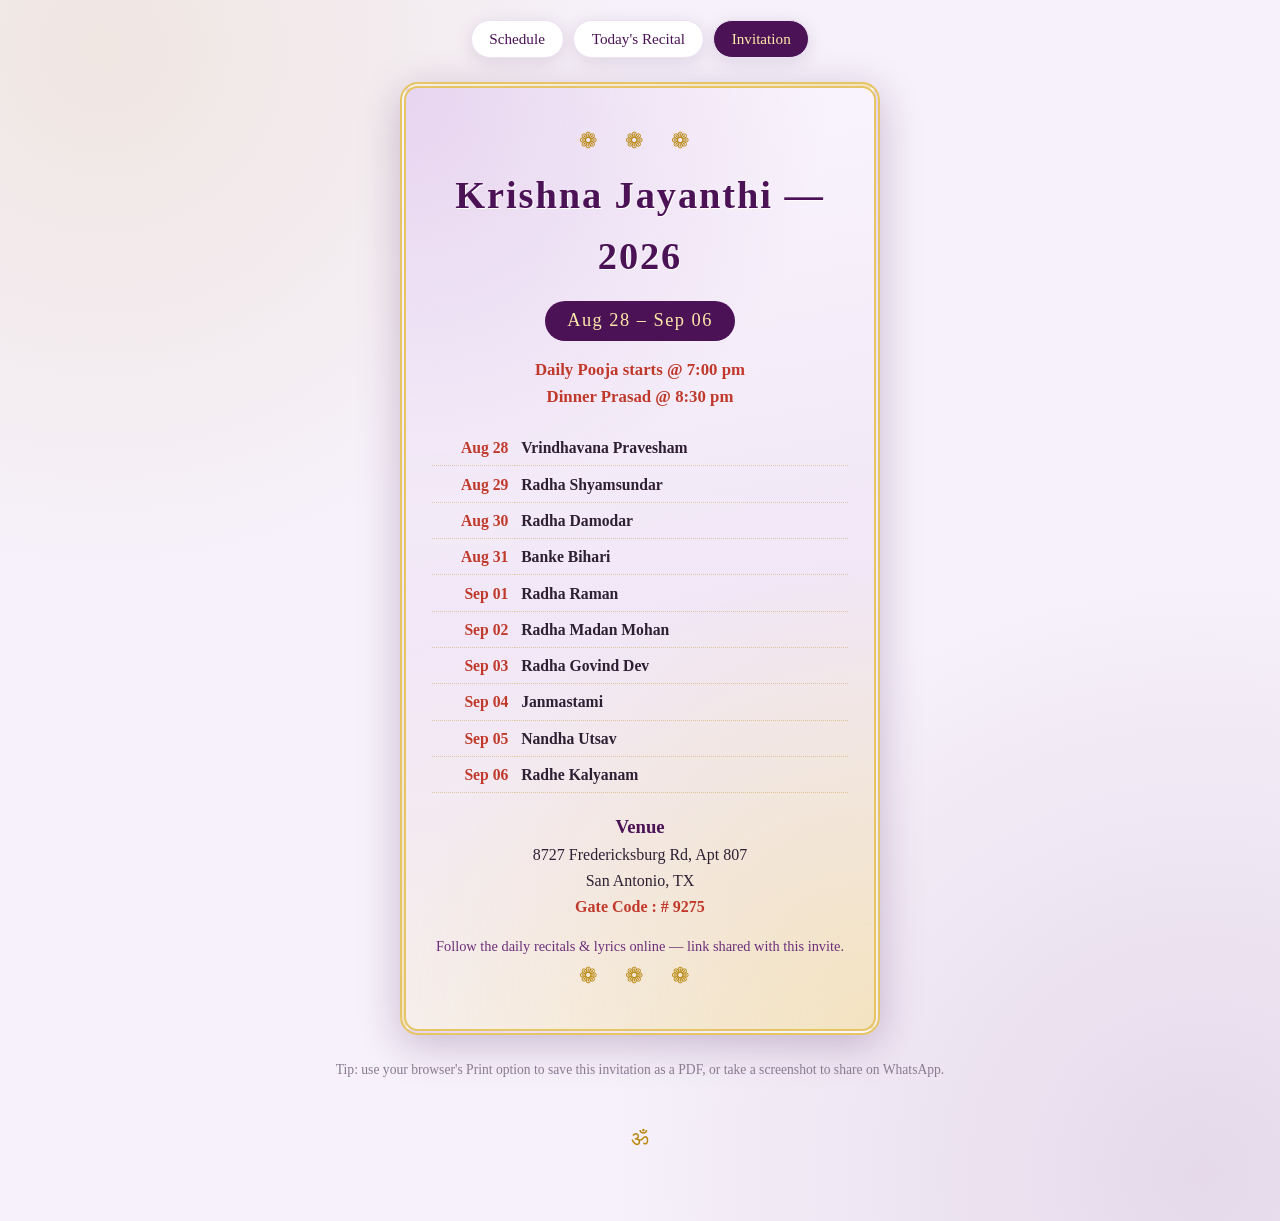
==== invite.html @ f64e3383 "Add Krishna Jayanthi 2026 kalakshepam website and digital invite - Home page with 10-day utsavam sch" ====
<!DOCTYPE html>
<html lang="en">
<head>
  <meta charset="UTF-8">
  <meta name="viewport" content="width=device-width, initial-scale=1.0">
  <title>Krishna Jayanthi — Invitation</title>
  <link rel="stylesheet" href="css/style.css">
  <link rel="icon" href="data:image/svg+xml,&lt;svg xmlns='http://www.w3.org/2000/svg' viewBox='0 0 100 100'&gt;&lt;text y='0.9em' font-size='90'&gt;🪈&lt;/text&gt;&lt;/svg&gt;">
</head>
<body>
  <div class="wrap">

    <nav class="site-nav">
      <a href="index.html">Schedule</a>
      <a href="day.html">Today's Recital</a>
      <a href="invite.html" class="active">Invitation</a>
    </nav>

    <div class="invite">
      <div class="flourish">❁ ❁ ❁</div>
      <h1 data-ev="title">Krishna Jayanthi</h1>
      <div class="invite-dates" data-ev="dates"></div>

      <div class="invite-timings">
        <div data-ev="pooja"></div>
        <div data-ev="prasad"></div>
      </div>

      <table>
        <tbody id="invite-rows"></tbody>
      </table>

      <div class="invite-venue">
        <h3>Venue</h3>
        <div data-ev="venue-address"></div>
        <div data-ev="venue-city"></div>
        <div class="gate" data-gate></div>
      </div>

      <div class="site-link">Follow the daily recitals &amp; lyrics online — link shared with this invite.</div>
      <div class="flourish">❁ ❁ ❁</div>
    </div>

    <p class="print-note">Tip: use your browser's Print option to save this invitation as a PDF, or take a screenshot to share on WhatsApp.</p>

    <footer class="site-footer">
      <span class="om">ॐ</span>
    </footer>

  </div>

  <script src="js/data.js"></script>
  <script src="js/app.js"></script>
</body>
</html>
---- css/style.css ----
/* ============================================================
   Krishna Jayanthi — site styles
   Palette inspired by the printed invite: soft lavender paper,
   deep plum headings, gold & vermilion accents.
   ============================================================ */

:root {
  --paper: #f6f1fa;
  --paper-deep: #ece2f4;
  --plum: #4b1256;
  --plum-soft: #6d2f7a;
  --vermilion: #c0392b;
  --gold: #b8860b;
  --gold-soft: #e6c565;
  --ink: #2e1f33;
  --card: #ffffff;
  --shadow: 0 4px 18px rgba(75, 18, 86, 0.12);
}

* { box-sizing: border-box; margin: 0; padding: 0; }

html { scroll-behavior: smooth; }

body {
  font-family: Georgia, "Times New Roman", serif;
  background:
    radial-gradient(circle at 8% 4%, rgba(184, 134, 11, 0.10), transparent 32%),
    radial-gradient(circle at 94% 96%, rgba(109, 47, 122, 0.12), transparent 36%),
    var(--paper);
  color: var(--ink);
  min-height: 100vh;
  line-height: 1.6;
}

.wrap {
  max-width: 860px;
  margin: 0 auto;
  padding: 1.25rem 1rem 4rem;
}

/* ---------- header ---------- */
.site-header {
  text-align: center;
  padding: 2rem 1rem 1.25rem;
}

.site-header .pretitle {
  letter-spacing: 0.35em;
  text-transform: uppercase;
  font-size: 0.72rem;
  color: var(--gold);
}

.site-header h1 {
  font-size: clamp(1.9rem, 6vw, 3rem);
  color: var(--plum);
  letter-spacing: 0.04em;
  text-shadow: 1px 1px 0 #fff;
}

.site-header .dates {
  display: inline-block;
  margin-top: 0.5rem;
  padding: 0.3rem 1.2rem;
  background: var(--plum);
  color: #ffe9a8;
  border-radius: 999px;
  font-size: 1.05rem;
  letter-spacing: 0.06em;
}

.site-header .tagline {
  margin-top: 0.6rem;
  font-style: italic;
  color: var(--plum-soft);
}

.timings {
  margin-top: 0.9rem;
  color: var(--vermilion);
  font-weight: bold;
  font-size: 1.02rem;
}

/* ---------- nav ---------- */
.site-nav {
  display: flex;
  justify-content: center;
  gap: 0.6rem;
  flex-wrap: wrap;
  margin-bottom: 1.5rem;
}

.site-nav a {
  text-decoration: none;
  color: var(--plum);
  background: var(--card);
  border: 1px solid var(--paper-deep);
  border-radius: 999px;
  padding: 0.35rem 1.1rem;
  box-shadow: var(--shadow);
  font-size: 0.95rem;
}

.site-nav a:hover, .site-nav a.active {
  background: var(--plum);
  color: #ffe9a8;
}

/* ---------- schedule cards ---------- */
.section-title {
  text-align: center;
  color: var(--plum);
  margin: 1.6rem 0 1rem;
  font-size: 1.35rem;
}

.section-title::after {
  content: "";
  display: block;
  width: 72px;
  height: 3px;
  margin: 0.4rem auto 0;
  background: linear-gradient(90deg, transparent, var(--gold), transparent);
}

.day-list { display: grid; gap: 0.7rem; }

.day-card {
  display: flex;
  align-items: center;
  gap: 1rem;
  background: var(--card);
  border: 1px solid var(--paper-deep);
  border-left: 5px solid var(--gold-soft);
  border-radius: 12px;
  padding: 0.8rem 1.1rem;
  text-decoration: none;
  color: inherit;
  box-shadow: var(--shadow);
  transition: transform 0.15s ease;
}

.day-card:hover { transform: translateY(-2px); border-left-color: var(--vermilion); }

.day-card .date {
  min-width: 4.6rem;
  text-align: center;
  font-weight: bold;
  color: var(--vermilion);
  line-height: 1.25;
}

.day-card .date .dow { display: block; font-size: 0.7rem; color: var(--plum-soft); text-transform: uppercase; letter-spacing: 0.08em; }

.day-card .utsavam { font-size: 1.08rem; color: var(--plum); font-weight: bold; }

.day-card .meta { font-size: 0.82rem; color: #7a6a80; }

.day-card.today {
  border: 2px solid var(--gold);
  border-left: 5px solid var(--vermilion);
  background: linear-gradient(180deg, #fffdf4, #fff);
}

.badge-today {
  margin-left: auto;
  background: var(--vermilion);
  color: #fff;
  font-size: 0.7rem;
  letter-spacing: 0.1em;
  text-transform: uppercase;
  padding: 0.2rem 0.65rem;
  border-radius: 999px;
}

/* ---------- day page ---------- */
.day-hero { text-align: center; margin-bottom: 1.2rem; }
.day-hero .day-number { color: var(--gold); letter-spacing: 0.3em; text-transform: uppercase; font-size: 0.75rem; }
.day-hero h2 { color: var(--plum); font-size: clamp(1.5rem, 5vw, 2.2rem); }
.day-hero .date-line { color: var(--vermilion); font-weight: bold; }

.video-frame {
  position: relative;
  width: 100%;
  aspect-ratio: 16 / 9;
  background: #1c0f21;
  border-radius: 14px;
  overflow: hidden;
  box-shadow: var(--shadow);
  margin-bottom: 1.6rem;
}

.video-frame iframe { position: absolute; inset: 0; width: 100%; height: 100%; border: 0; }

.video-placeholder {
  position: absolute;
  inset: 0;
  display: flex;
  flex-direction: column;
  align-items: center;
  justify-content: center;
  color: #e8d9f0;
  gap: 0.4rem;
  text-align: center;
  padding: 1rem;
}

.video-placeholder .om { font-size: 2.4rem; color: var(--gold-soft); }

/* ---------- songs & lyrics ---------- */
.song {
  background: var(--card);
  border: 1px solid var(--paper-deep);
  border-radius: 12px;
  box-shadow: var(--shadow);
  margin-bottom: 0.8rem;
  overflow: hidden;
}

.song summary {
  cursor: pointer;
  list-style: none;
  padding: 0.85rem 1.1rem;
  display: flex;
  align-items: baseline;
  gap: 0.7rem;
}

.song summary::-webkit-details-marker { display: none; }
.song summary::after { content: "▾"; margin-left: auto; color: var(--gold); transition: transform 0.2s; }
.song[open] summary::after { transform: rotate(180deg); }

.song .song-title { color: var(--plum); font-weight: bold; font-size: 1.05rem; }
.song .song-composer { font-size: 0.82rem; color: #7a6a80; font-style: italic; }

.lyrics {
  padding: 0 1.1rem 1.1rem;
  border-top: 1px dashed var(--paper-deep);
}

.lyrics .stanza { margin: 0.9rem 0; text-align: center; }
.lyrics .stanza p { margin: 0; font-size: 1.02rem; }

.empty-note, .disclaimer {
  text-align: center;
  color: #7a6a80;
  font-style: italic;
  padding: 1rem;
}

/* ---------- day pager ---------- */
.pager { display: flex; justify-content: space-between; margin-top: 1.6rem; gap: 1rem; }
.pager a {
  text-decoration: none;
  color: var(--plum);
  background: var(--card);
  border: 1px solid var(--paper-deep);
  border-radius: 10px;
  padding: 0.55rem 1rem;
  box-shadow: var(--shadow);
}
.pager a:hover { background: var(--plum); color: #ffe9a8; }
.pager .spacer { flex: 1; }

/* ---------- venue / footer ---------- */
.venue-block {
  text-align: center;
  margin-top: 2.2rem;
  background: var(--card);
  border: 1px solid var(--paper-deep);
  border-radius: 14px;
  box-shadow: var(--shadow);
  padding: 1.3rem 1rem;
}

.venue-block h3 { color: var(--plum); margin-bottom: 0.3rem; }
.venue-block .gate { color: var(--vermilion); font-weight: bold; margin-top: 0.25rem; }

.site-footer {
  text-align: center;
  margin-top: 2.5rem;
  font-size: 0.85rem;
  color: #8a7a90;
}

.site-footer .om { color: var(--gold); font-size: 1.3rem; display: block; margin-bottom: 0.2rem; }

/* ============================================================
   INVITE PAGE — styled like the printed flyer
   ============================================================ */
.invite {
  max-width: 480px;
  margin: 1.5rem auto;
  background:
    radial-gradient(circle at 0% 0%, rgba(196, 149, 212, 0.35), transparent 40%),
    radial-gradient(circle at 100% 100%, rgba(230, 197, 101, 0.30), transparent 45%),
    linear-gradient(170deg, #faf6fd 0%, #f1e7f7 55%, #f8f0e8 100%);
  border: 6px double var(--gold-soft);
  border-radius: 18px;
  padding: 2.2rem 1.6rem;
  box-shadow: 0 10px 40px rgba(75, 18, 86, 0.25);
  text-align: center;
}

.invite .flourish { color: var(--gold); font-size: 1.4rem; letter-spacing: 0.5em; }

.invite h1 {
  font-size: clamp(1.7rem, 7vw, 2.4rem);
  color: var(--plum);
  letter-spacing: 0.05em;
  margin: 0.4rem 0;
  text-shadow: 1px 1px 0 #fff;
}

.invite .invite-dates {
  display: inline-block;
  background: var(--plum);
  color: #ffe9a8;
  padding: 0.35rem 1.4rem;
  border-radius: 999px;
  font-size: 1.15rem;
  letter-spacing: 0.08em;
  margin: 0.4rem 0 1rem;
}

.invite .invite-timings { color: var(--vermilion); font-weight: bold; font-size: 1.05rem; margin-bottom: 1.2rem; }

.invite table {
  width: 100%;
  border-collapse: collapse;
  margin: 0 auto 1.2rem;
}

.invite td {
  padding: 0.32rem 0.4rem;
  font-size: 0.98rem;
  border-bottom: 1px dotted rgba(184, 134, 11, 0.35);
}

.invite td.d { font-weight: bold; color: var(--vermilion); white-space: nowrap; text-align: right; width: 5.2rem; }
.invite td.u { text-align: left; color: var(--ink); font-weight: 600; }

.invite .invite-venue { margin-top: 0.6rem; }
.invite .invite-venue h3 { color: var(--plum); }
.invite .invite-venue .gate { color: var(--vermilion); font-weight: bold; }
.invite .site-link { margin-top: 1rem; font-size: 0.9rem; color: var(--plum-soft); }

.print-note { text-align: center; font-size: 0.85rem; color: #8a7a90; margin-bottom: 2rem; }

@media print {
  body { background: #fff; }
  .site-nav, .print-note, .site-footer { display: none; }
  .invite { box-shadow: none; margin: 0 auto; }
}

@media (max-width: 480px) {
  .day-card { padding: 0.7rem 0.8rem; gap: 0.7rem; }
  .day-card .date { min-width: 3.9rem; }
}
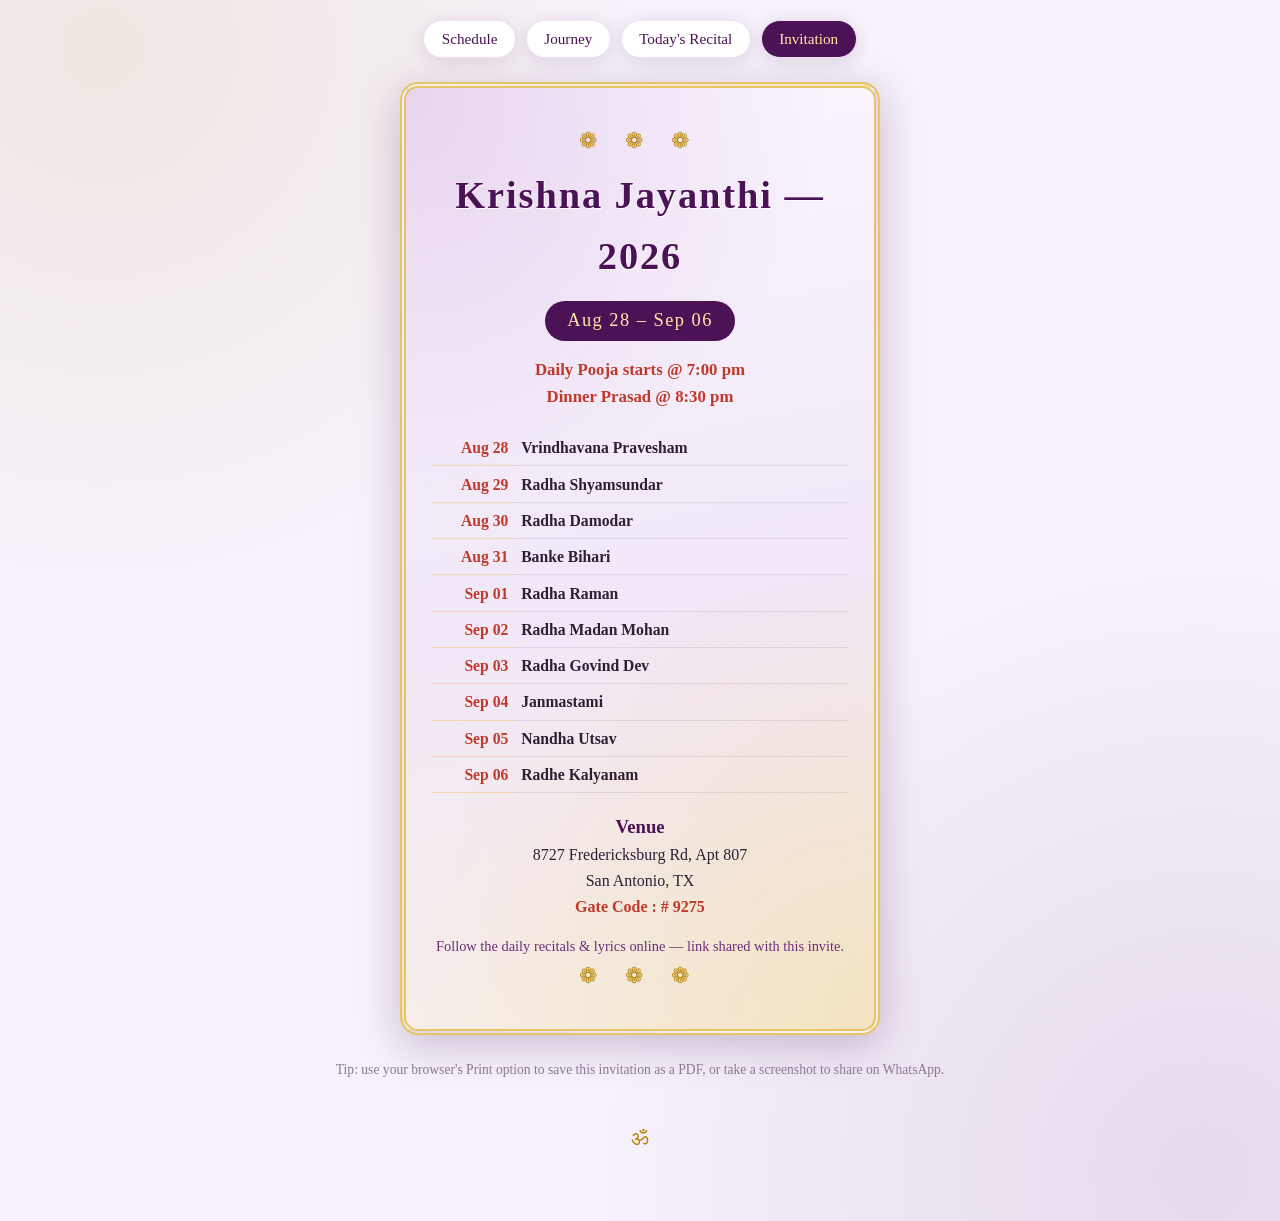
==== commit f170d7c5: "Add Krishna's Footprints journey map page - New journey.html: winding SVG trail through all 10 utsav" ====
--- a/invite.html
+++ b/invite.html
@@ -12,6 +12,7 @@
 
     <nav class="site-nav">
       <a href="index.html">Schedule</a>
+      <a href="journey.html">Journey</a>
       <a href="day.html">Today's Recital</a>
       <a href="invite.html" class="active">Invitation</a>
     </nav>
--- a/css/style.css
+++ b/css/style.css
@@ -242,6 +242,49 @@
 .lyrics .stanza { margin: 0.9rem 0; text-align: center; }
 .lyrics .stanza p { margin: 0; font-size: 1.02rem; }
 
+.badge-sample {
+  font-size: 0.62rem;
+  letter-spacing: 0.1em;
+  text-transform: uppercase;
+  color: #fff;
+  background: var(--gold-soft);
+  border-radius: 999px;
+  padding: 0.1rem 0.5rem;
+  align-self: center;
+}
+
+.stanza-label {
+  font-size: 0.75rem;
+  letter-spacing: 0.18em;
+  text-transform: uppercase;
+  color: var(--gold);
+  margin-bottom: 0.2rem;
+}
+
+.script-toggle {
+  display: flex;
+  justify-content: center;
+  gap: 0.5rem;
+  padding-top: 0.9rem;
+}
+
+.script-btn {
+  font-family: inherit;
+  font-size: 0.88rem;
+  cursor: pointer;
+  border: 1px solid var(--paper-deep);
+  background: var(--paper);
+  color: var(--plum);
+  border-radius: 999px;
+  padding: 0.25rem 1rem;
+}
+
+.script-btn.active {
+  background: var(--plum);
+  color: #ffe9a8;
+  border-color: var(--plum);
+}
+
 .empty-note, .disclaimer {
   text-align: center;
   color: #7a6a80;
@@ -285,6 +328,113 @@
 }
 
 .site-footer .om { color: var(--gold); font-size: 1.3rem; display: block; margin-bottom: 0.2rem; }
+
+/* ============================================================
+   JOURNEY PAGE — Krishna's footprints through Vrindavan
+   ============================================================ */
+.journey-intro {
+  text-align: center;
+  color: var(--plum-soft);
+  font-style: italic;
+  max-width: 34rem;
+  margin: 0 auto 0.6rem;
+}
+
+.journey-wrap {
+  max-width: 480px;
+  margin: 0 auto;
+}
+
+.journey-wrap svg { width: 100%; height: auto; display: block; }
+
+.river-outer {
+  fill: none;
+  stroke: #9ec8e8;
+  stroke-width: 16;
+  stroke-linecap: round;
+  opacity: 0.35;
+}
+
+.river-inner {
+  fill: none;
+  stroke: #cfe6f7;
+  stroke-width: 6;
+  stroke-linecap: round;
+  opacity: 0.6;
+}
+
+.river-label {
+  font-family: Georgia, serif;
+  font-size: 13px;
+  letter-spacing: 0.35em;
+  fill: #7fb3d6;
+}
+
+.trail {
+  fill: none;
+  stroke: var(--gold-soft);
+  stroke-width: 2.5;
+  stroke-dasharray: 1 9;
+  stroke-linecap: round;
+  opacity: 0.9;
+}
+
+.footprint { fill: var(--gold); opacity: 0.55; }
+
+.stop { cursor: pointer; text-decoration: none; }
+
+.stop-dot {
+  fill: #fff;
+  stroke: var(--gold);
+  stroke-width: 2.5;
+  filter: drop-shadow(0 2px 4px rgba(75, 18, 86, 0.25));
+}
+
+.stop-visited .stop-dot { fill: var(--plum); stroke: var(--plum-soft); }
+.stop-today .stop-dot { fill: var(--vermilion); stroke: var(--gold); stroke-width: 3; }
+.stop-future .stop-dot { fill: #fff; }
+
+.stop-num {
+  font-family: Georgia, serif;
+  font-size: 15px;
+  font-weight: bold;
+  fill: var(--plum);
+  pointer-events: none;
+}
+
+.stop-visited .stop-num, .stop-today .stop-num { fill: #ffe9a8; }
+
+.stop-name {
+  font-family: Georgia, serif;
+  font-size: 16px;
+  font-weight: bold;
+  fill: var(--plum);
+}
+
+.stop-date {
+  font-family: Georgia, serif;
+  font-size: 12px;
+  fill: #8a7a90;
+}
+
+.stop:hover .stop-name { fill: var(--vermilion); }
+.stop:hover .stop-dot { stroke: var(--vermilion); }
+
+.halo {
+  fill: none;
+  stroke: var(--vermilion);
+  stroke-width: 2;
+  transform-box: fill-box;
+  transform-origin: center;
+  animation: halo-pulse 2s ease-out infinite;
+}
+
+@keyframes halo-pulse {
+  0% { transform: scale(1); opacity: 0.9; }
+  100% { transform: scale(1.9); opacity: 0; }
+}
+
+.journey-mark { font-size: 26px; }
 
 /* ============================================================
    INVITE PAGE — styled like the printed flyer
